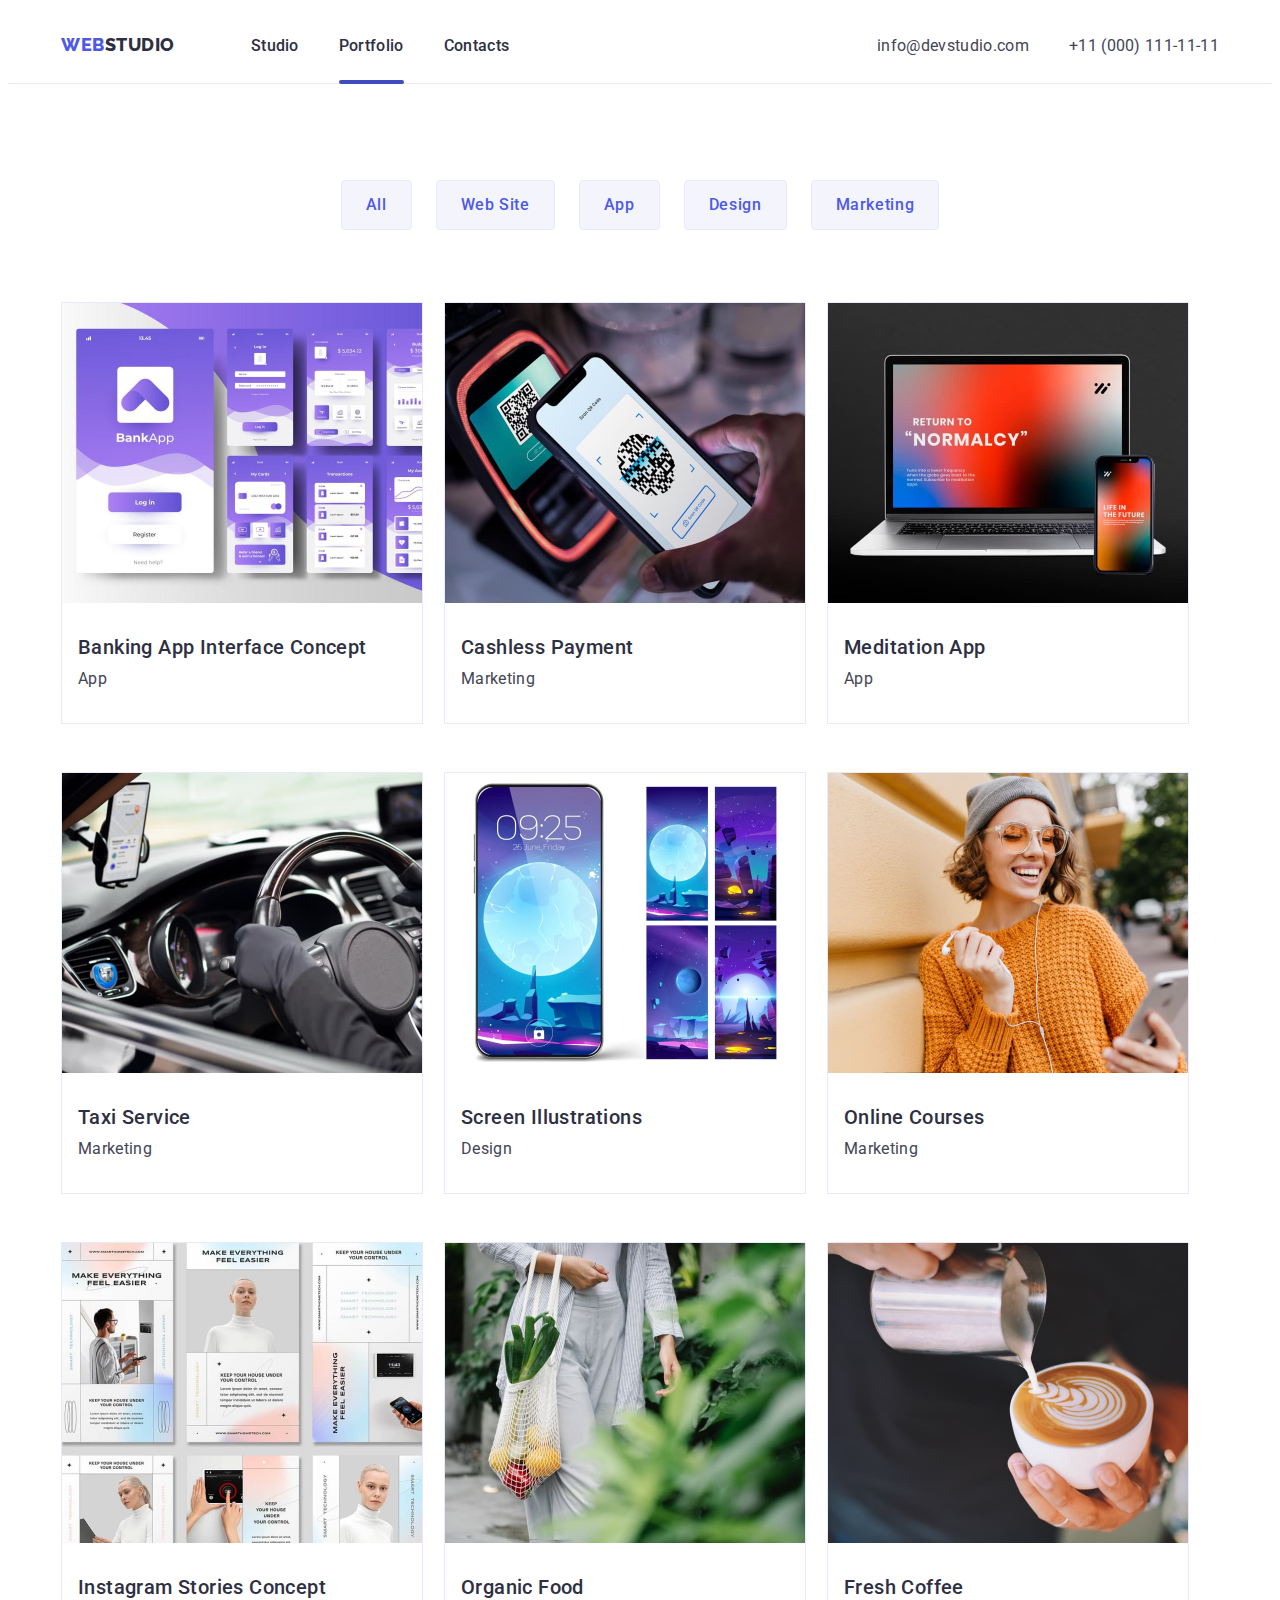
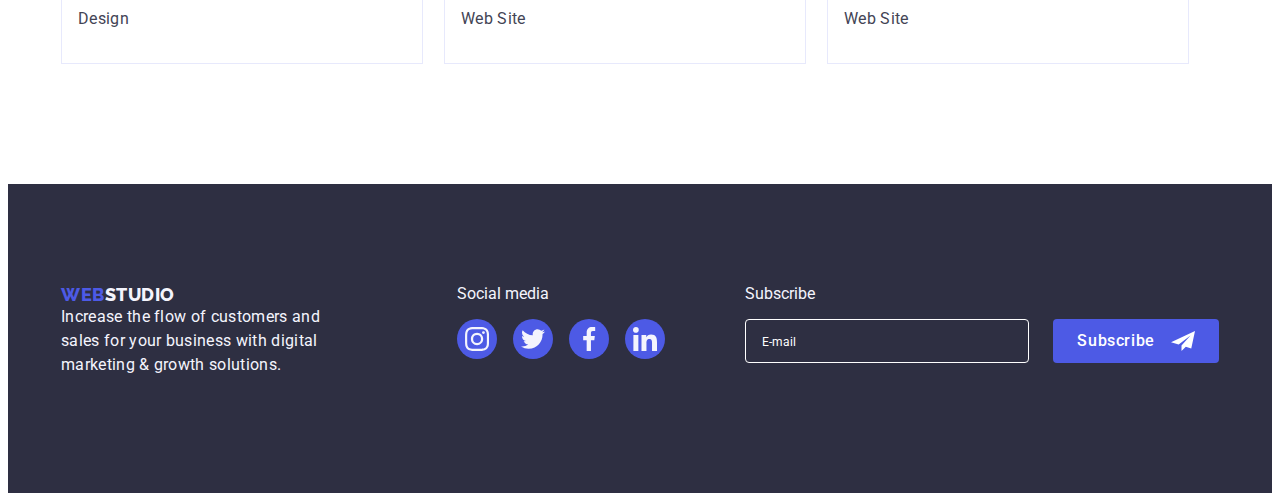
==== portfolio.html @ 4bd1184a "Initial commit" ====
<!DOCTYPE html>
<html lang="en">
<head>
    <meta charset="UTF-8">
    <meta http-equiv="X-UA-Compatible" content="IE=edge">
    <meta name="viewport" content="width=, initial-scale=1.0">
    <title>Portfolio</title>
    <link rel="preconnect" href="https://fonts.googleapis.com">
    <link rel="preconnect" href="https://fonts.gstatic.com" crossorigin>
    <link href="https://fonts.googleapis.com/css2?family=Raleway:wght@800&family=Roboto:wght@400;500;700;900&display=swap"
        rel="stylesheet">
    <link rel="stylesheet" href="https://cdnjs.cloudflare.com/ajax/libs/modern-normalize/1.1.0/modern-normalize.min.css" integrity="sha512-wpPYUAdjBVSE4KJnH1VR1HeZfpl1ub8YT/NKx4PuQ5NmX2tKuGu6U/JRp5y+Y8XG2tV+wKQpNHVUX03MfMFn9Q==" crossorigin="anonymous" referrerpolicy="no-referrer" />
    <link rel="stylesheet" href="./css/styles.css">
</head>
<body>
<!-- HEADER -->
    <header class="header-portfolio header">
        <div class="container header-container">
<!-- NAVIGATION -->
            <nav class="header-portfolio-menu header-menu">
                <a class="header-portfolio-logo logo link" href="./index.html">
                    Web<span class="black-part-logo">Studio</span>
                </a>           
                <ul class="header-portfolio-menu-list header-menu-list list">
                    <li class="header-portfolio-menu-item ">
                        <a class="header-portfolio-menu-link header-menu-link link" href="./index.html">Studio</a>
                    </li>
                    <li class="header-portfolio-menu-item">
                        <a class="header-portfolio-menu-link header-menu-link link active" href="./portfolio.html">Portfolio</a>
                    </li>
                    <li class="header-portfolio-menu-item">
                        <a class="header-portfolio-menu-link header-menu-link link" href="">Contacts</a>
                    </li>
                </ul>
            </nav>
    <!-- CONTACTS -->
            <address class="header-portfolio-contact header-contact">
                <ul class="header-portfolio-contact-list header-contact-list list">
                    <li class="header-portfolio-contact-item">
                        <a class="portfolio-info-link info-link link" href="mailto:info@devstudio.com">info@devstudio.com</a>
                    </li>
                    <li class="header-portfolio-contact-item">
                        <a class="portfolio-info-link info-link link" href="tel:+110001111111">+11 (000) 111-11-11</a>
                    </li>
                </ul>
            </address>
        </div>
    </header>
<!-- MAIN -->
    <main>
        <section class="filter">
            <div class="container">
                <h1 hidden>filter</h1>
                <ul class="filter-list list">
                    <li class="filter-item">
                        <button class="filter-btn" type="button">All</button>
                    </li>
                    <li class="filter-item">
                        <button class="filter-btn" type="button">Web Site</button>
                    </li>
                    <li class="filter-item">
                        <button class="filter-btn" type="button">App</button>
                    </li>
                    <li class="filter-item">
                        <button class="filter-btn" type="button">Design</button>
                    </li>
                    <li class="filter-item">
                        <button class="filter-btn" type="button">Marketing</button>
                    </li>
                </ul>    
                <ul class="portfolio-list list">
                    <li class="portfolio-item">
                        <a class="portfolio-img-link link" href="">
                            <div class="portfolio-cover-wrap">
                            <img class="portfolio-img img" src="./images/portfolio-bankingapp.jpg" alt="layout of the banking application" width="360" height="300">
                            <p class="portfolio-cover-text">14 Stylish and User-Friendly App Design Concepts · Task Manager App · Calorie Tracker App · Exotic Fruit Ecommerce App · Cloud Storage App</p>
                            </div>
                            <div class="text-cards">
                                <h2 class="portfolio-subtitle title-cards">Banking App Interface Concept</h2>
                                <p class="portfolio-text text">App</p>
                            </div>
                        </a>
                    </li>
                    <li class="portfolio-item">
                        <a class="portfolio-img-link link" href="">
                            <div class="portfolio-cover-wrap">
                            <img class="portfolio-img img" src="./images/portfolio-cashlesspayment.jpg" alt="phone scanning a QR code" width="360" height="300">
                            <p class="portfolio-cover-text">14 Stylish and User-Friendly App Design Concepts · Task Manager App · Calorie Tracker App · Exotic Fruit Ecommerce App · Cloud Storage App</p>
                           </div>
                            <div class="text-cards">
                                <h2 class="portfolio-subtitle title-cards">Cashless Payment</h2>
                                <p class="portfolio-text text">Marketing</p>
                            </div>
                        </a>
                    </li>
                    <li class="portfolio-item">
                        <a class="portfolio-img-link link" href="">
                            <div class="portfolio-cover-wrap">
                            <img class="portfolio-img img" src="./images/portfolio-meditationapp.jpg" alt="laptop with phone" width="360" height="300">
                            <p class="portfolio-cover-text">14 Stylish and User-Friendly App Design Concepts · Task Manager App · Calorie Tracker App · Exotic Fruit Ecommerce App · Cloud Storage App</p>
                            </div>
                            <div class="text-cards">
                                <h2 class="portfolio-subtitle title-cards">Meditation App</h2>
                                <p class="portfolio-text text">App</p>
                            </div>
                        </a>
                    </li>
                    <li class="portfolio-item">
                        <a class="portfolio-img-link link" href="">
                            <div class="portfolio-cover-wrap">
                            <img class="portfolio-img img" src="./images/portfolio-taxiservices.jpg" alt="car steering wheel" width="360" height="300">
                            <p class="portfolio-cover-text">14 Stylish and User-Friendly App Design Concepts · Task Manager App · Calorie Tracker App · Exotic Fruit Ecommerce App · Cloud Storage App</p>
                           </div>
                            <div class="text-cards">
                                <h2 class="portfolio-subtitle title-cards">Taxi Service</h2>
                                <p class="portfolio-text text">Marketing</p>
                            </div>
                        </a>
                    </li>
                    <li class="portfolio-item">
                        <a class="portfolio-img-link link" href="">
                            <div class="portfolio-cover-wrap">
                            <img class="portfolio-img img" src="./images/portfolio-screenillustrations.jpg" alt="phone screen" width="360" height="300">
                            <p class="portfolio-cover-text">14 Stylish and User-Friendly App Design Concepts · Task Manager App · Calorie Tracker App · Exotic Fruit Ecommerce App · Cloud Storage App</p>
                           </div>
                            <div class="text-cards">
                                <h2 class="portfolio-subtitle title-cards">Screen Illustrations</h2>
                                <p class="portfolio-text text">Design</p>
                            </div>
                        </a>
                    </li>
                    <li class="portfolio-item">
                        <a class="portfolio-img-link link" href="">
                            <div class="portfolio-cover-wrap">
                            <img class="portfolio-img img" src="./images/portfolio-onlinecourses.jpg" alt="girl with phone" width="360" height="300">
                            <p class="portfolio-cover-text">14 Stylish and User-Friendly App Design Concepts · Task Manager App · Calorie Tracker App · Exotic Fruit Ecommerce App · Cloud Storage App</p>
                           </div>
                            <div class="text-cards">
                                <h2 class="portfolio-subtitle title-cards">Online Courses</h2>
                                <p class="portfolio-text text">Marketing</p>
                            </div>
                        </a>
                    </li>
                    <li class="portfolio-item">
                        <a class="portfolio-img-link link" href="">
                            <div class="portfolio-cover-wrap">
                            <img class="portfolio-img img" src="./images/portfolio-instagramstoriesconcept.jpg" alt="advertising posters" width="360" height="300">
                            <p class="portfolio-cover-text">14 Stylish and User-Friendly App Design Concepts · Task Manager App · Calorie Tracker App · Exotic Fruit Ecommerce App · Cloud Storage App</p>
                           </div>
                            <div class="text-cards">
                                <h2 class="portfolio-subtitle title-cards">Instagram Stories Concept</h2>
                                <p class="portfolio-text text">Design</p>
                            </div>
                        </a>
                    </li>
                    <li class="portfolio-item">
                        <a class="portfolio-img-link link" href="">
                            <div class="portfolio-cover-wrap">
                            <img class="portfolio-img img" src="./images/portfolio-organicfood.jpg" alt="vegetables in bag" width="360" height="300">
                            <p class="portfolio-cover-text">14 Stylish and User-Friendly App Design Concepts · Task Manager App · Calorie Tracker App · Exotic Fruit Ecommerce App · Cloud Storage App</p>
                           </div>
                            <div class="text-cards">
                                <h2 class="portfolio-subtitle title-cards">Organic Food</h2>
                                <p class="portfolio-text text">Web Site</p>
                            </div>
                        </a>
                    </li>
                    <li class="portfolio-item">
                        <a class="portfolio-img-link link" href="">
                            <div class="portfolio-cover-wrap">
                            <img class="portfolio-img img" src="./images/portfolio-freshcoffee.jpg" alt="cup of coffee" width="360" height="300">
                            <p class="portfolio-cover-text">14 Stylish and User-Friendly App Design Concepts · Task Manager App · Calorie Tracker App · Exotic Fruit Ecommerce App · Cloud Storage App</p>
                        </div>
                            <div class="text-cards ">
                                <h2 class="portfolio-subtitle title-cards">Fresh Coffee</h2>
                                <p class="portfolio-text text">Web Site</p>
                            </div>
                        </a>
                    </li>
                </ul>
            </div>
        </section>
    </main>
<!-- FOOTER -->
    <footer class="footer">
        <div class="container footer-container">
            <div class="footer-logo-text">
            <a class="footer-logo logo link" href="./index.html">
                Web<span class="footer-span black-part-logo">Studio</span>
            </a>
            <p class="footer-text text">Increase the flow of customers and sales for your business with digital marketing & growth solutions.</p>
            </div>
            <div class="footer-soc">
                <p class="footer-text">Social media</p>
                <ul class="soc-list list">
                    <li class="soc-list-item">
                        <a class="soc-icon-link link" href="">
                            <svg class="soc-icon" width="24px" height="24px">
                                <use href="./images/icons.svg#icon-instagram"></use>
                            </svg>
                        </a>
                    </li>
                    <li class="soc-list-item">
                        <a class="soc-icon-link link" href="">
                            <svg class="soc-icon" width="24px" height="24px">
                                <use href="./images/icons.svg#icon-twitter"></use>
                            </svg>
                        </a>
                    </li>
                    <li class="soc-list-item">
                        <a class="soc-icon-link link" href="">
                            <svg class="soc-icon" width="24px" height="24px">
                                <use href="./images/icons.svg#icon-facebook"></use>
                            </svg>
                        </a>
                    </li>
                    <li class="soc-list-item">
                        <a class="soc-icon-link link" href="">
                            <svg class="soc-icon" width="24px" height="24px">
                                <use href="./images/icons.svg#icon-linkedin"></use>
                            </svg>
                        </a>
                    </li>
                </ul>
            </div>
            <div class="footer-form-wrap">
                <p class="footer-text">Subscribe</p>
                <form class="footer-form">
                    <input type="text" class="input-subscribe" name="user-email" placeholder="E-mail">
                    <button type="submit" class="subscribe-btn">Subscribe 
                        <svg class="subscribe-icon" width="24" height="24">
                            <use href="./images/icons.svg#icon-subscribe"></use>
                        </svg>
                    </button>
                </form>
            </div>
        </div>
    </footer>
</body>
</html>
---- css/styles.css ----
:root{
    --main-font: "Roboto", sans-serif;
    --secondary-font: 'Raleway', sans-serif;
    --main-text-color: #2E2F42;
    --secondary-text-color: #434455;
    --background-title-btn-color: #FFFFFF;
    --logo-btn-color: #4d5ae5;
    --hover-color: #404BBF;
    --team-filter-footer-background: #F4F4FD;
    --border-header-color: #E7E9FC;
    --hero-bg-gradient: linear-gradient(rgba(46, 47, 66, 0.7), rgba(46, 47, 66, 0.7));
    --customers-icon-color: #8E8F99;
    --footer-icon-hover-color: #31D0AA;
    --transition-durartion-timing: 250ms cubic-bezier(0.4, 0, 0.2, 1);
    --modal-bg-color: #FCFCFC;
    --modal-border-color: rgba(46, 47, 66, 0.4);
}   

li {
    list-style: none;
}

a {
    text-decoration: none;
}

p, 
h1, 
h2, 
h3, 
h4, 
h5, 
h6{
    margin: 0;
}

ul{
    margin: 0;
    padding-left: 0;
}

button{
    cursor: pointer;
}

address{
    font-style: normal;
}

img{
    display: block;
}

.no-scroll{
    overflow: hidden;
}
.container{
    width: 1158px;
    padding-right: 15px;
    padding-left: 15px;
    margin: 0 auto;
}

.section{
    padding-top: 120px;
    padding-bottom: 120px;
}
/* ======= COMPONENTS ======= */
.secondary-title {
    font-weight: 700;
    font-size: 36px;
    line-height: 1.11;
    letter-spacing: 0.02em;
    text-transform: capitalize;
    text-align: center;
    color: var(--main-text-color);
    margin-bottom: 72px;
}

.title-cards {
    font-weight: 500;
    font-size: 20px;
    line-height: 1.2;
    letter-spacing: 0.02em;
    color: var(--main-text-color);
    margin-bottom: 8px;
}

.text{
    letter-spacing: 0.02em;
    line-height: 1.5;
    color: var(--secondary-text-color);
}
/* ======= /COMPONENTS ======= */
body {
    background-color: var(--background-title-btn-color);
    font-family: var(--main-font);
    font-size: 16px;
    color: var(--secondary-text-color);
}
/* =======HEADER======= */
.header{
    border-bottom: 1px solid var(--border-header-color);
    padding-top: 25.5px;
    padding-bottom: 25.5px;
}
/* ======= LOGO ======= */
.logo {
    font-family: var(--secondary-font);
    font-weight: 800;
    font-size: 18px;
    line-height: 1.17;
    letter-spacing: 0.03em;
    text-transform: uppercase;
    color: var(--logo-btn-color);
    margin-right: 76px;
}

.black-part-logo {
    color: var(--main-text-color);
}

/* ======= /LOGO ======= */
/* ======= NAV ======= */
.header-container{
    display: flex;
    align-items: center;
    
}

.header-menu{
    display: flex;
    margin-right: auto;
}

.header-menu-link {
    font-weight: 500;
    color: var(--main-text-color);
    letter-spacing: 0.02em;
    line-height: 1.5;
    transition: color var(--transition-durartion-timing);
}

.header-menu-list{
    display: flex;
    gap: 40px;
}

.header-menu-link:hover,
.header-menu-link:focus {
    color: var(--hover-color);
    
}

.header-contact {
    color: var(--secondary-text-color);
    letter-spacing: 0.02em;
    line-height: 1.5;
}

.header-contact-list{
    display: flex;
    gap: 40px;
}

.info-link {
    color: var(--secondary-text-color);
    transition: color var(--transition-durartion-timing);
}

.info-link:hover,
.info-link:focus {
    color: var(--hover-color);
}
.active{
    position: relative;
}
.active::after{
    content: '';
    width: 100%;
    height: 4px;
    background-color: var(--hover-color);
    border-radius: 2px; 
    position: absolute;
    left: 0;
    bottom: -29px;
}
/* ======= CONTACTS ======= */

/* ======= HERO ======= */
.hero {
    background-color:var(--main-text-color);
    background-image: var(--hero-bg-gradient), url(../images/hero-bg.jpg);
    background-repeat: no-repeat;
    background-position:  center;
    background-size: cover;
    padding-top: 188px;
    padding-bottom: 188px;
}

.hero-title{
    max-width: 496px;
    margin: 0 auto 48px;
}
.primary-title {
    text-align: center;
    font-size: 56px;
    line-height: 1.07;
    letter-spacing: 0.02em;
    color: var(--background-title-btn-color);
}

.hero-order-btn, .modal-btn {
    display: block;
    min-width: 169px;
    height: 56px;
    background-color: var(--logo-btn-color);
    font-family: var(--main-font);
    font-weight: 500;
    font-size: 16px;
    line-height: 1.5;
    letter-spacing: 0.04em;
    color: var(--background-title-btn-color);
    border-radius: 4px;
    box-shadow: 0px 4px 4px rgba(0, 0, 0, 0.15);
    border: none;
    padding: 0;
    margin: 0 auto;
    transition: background-color var(--transition-durartion-timing);
}

.hero-order-btn:hover,
.modal-btn:hover,
.subscribe-btn:hover,
.hero-order-btn:focus,
.modal-btn:focus,
.subscribe-btn:focus {
    background-color: var(--hover-color);  
}
/* =======PRODUCTIVITY====== */
.productivity-list{
    display: flex;
    gap: 24px;
}

.productivity-item{
    width: 264px;
}

.productivity-icon-link{
    display: flex;
    width: 264px;
    height: 112px;
    background-color: #F4F4FD;
    border-radius: 4px;
    margin-bottom: 8px;
    align-items: center;
    justify-content: center;
}



/* =======ACTIVITY====== */
.activity{
    padding-bottom: 120px;
}

.activity-list{
    display: flex;
    gap: 24px;
}

.activity-item{
    border: 1px solid #E7E9FC;
}
/* ======= TEAM ======= */
.team {
    background-color:var(--team-filter-footer-background);
}

.team-list{
    display: flex;
    gap: 24px;
}

.team-item {
    background-color: var(--background-title-btn-color);
    box-shadow: 0px 1px 6px rgba(46, 47, 66, 0.08), 0px 1px 1px rgba(46, 47, 66, 0.16), 0px 2px 1px rgba(46, 47, 66, 0.08);
    border-radius: 0px 0px 4px 4px;
}

.team-subtitle{
    text-align: center;
}

.team-text{
    text-align: center;
    margin-bottom: 8px;
}

.text-cards{
    padding-bottom: 32px;
    padding-top: 32px;
}

.soc-list{
    display: flex;
    padding-right: 16px;
    padding-left: 16px;
    gap: 24px;
}
.soc-icon-link{
    display: flex;
    width: 40px;
    height: 40px;
    border-radius: 50%;
    background-color: var(--logo-btn-color);
    align-items: center;
    justify-content: center;
    transition: background-color var(--transition-durartion-timing);
}

.team .soc-icon-link:hover,
.team .soc-icon-link:focus{
    background-color: var(--hover-color);
}
/* =======CUSTOMERS====== */
.customers-list{
    display: flex;
    gap: 24px;
}
.customers-icon-link{
    width: 168px;
    height: 88px;
    border: 1px solid #8E8F99;
    border-radius: 4px;
    border-color: var(--customers-icon-color);
    display: flex;
    align-items: center;
    justify-content: center;
    transition: border-color var(--transition-durartion-timing);
}
.customers-icon{
    fill: var(--customers-icon-color);
    transition: fill var(--transition-durartion-timing)
}

.customers-icon-link:hover, 
.customers-icon-link:focus{
    border-color: var(--hover-color);
}

.customers-icon-link:hover .customers-icon, 
.customers-icon-link:focus .customers-icon{
    fill: var(--hover-color);
}

/* ======= FOOTER ======= */
.footer {
    background-color: var(--main-text-color);
    padding-top: 100px;
    padding-bottom: 100px;
}

.footer-container{
    display: flex;
}
.footer-span {
    color: var(--team-filter-footer-background);
}

.footer-text {
    color: var(--team-filter-footer-background);
    margin-bottom: 16px;
}

.footer-logo-text{
    margin-right: 120px;
}
.footer-soc > .soc-list{
    padding: 0;
    gap: 16px;
}
.footer .soc-icon-link:hover,
.footer .soc-icon-link:focus{
    background-color: var(--footer-icon-hover-color);
}
.footer-soc{
    margin-right: 80px;
}
.footer-form{
    display: flex;
}
.input-subscribe{
    width: 264px;
    height: 40px;
    border: 1px solid #FFFFFF;
    box-shadow: (0px 4px 4px rgba(0, 0, 0, 0.15));
    border-radius: 4px;
    background-color: transparent;
    outline: transparent;
    transition: border-color var(--transition-durartion-timing);
    padding-left: 16px;
    margin-right: 24px;
    color: #FFFFFF;
}
.input-subscribe:focus{
    border-color: var(--hover-color);
}
.input-subscribe::placeholder{
    font-family: var(--main-font);
    font-size: 12px;
    line-height: 2;
    color: #FFFFFF;
}
.subscribe-btn{
    padding: 8px 24px;
    display: flex;
    align-items: center;
    justify-content: center;
    gap: 16px;
    font-family: var(--main-font);
    font-weight: 500;
    font-size: 16px;
    line-height: 1.5;
    letter-spacing: 0.04em;
    color: var(--background-title-btn-color);
    background-color: var(--logo-btn-color);
    border-radius: 4px;
    border: none;
    transition: background-color var(--transition-durartion-timing);
}

/* ======= /FOOTER ======= */
/* ========MODAL========== */
.backdrop{
    position: fixed;
    width: 100%;
    height: 100%;
    top: 0;
    background-color: rgba(46, 47, 66, 0.4);
    transition: opacity var(--transition-durartion-timing), visibility var(--transition-durartion-timing);
}
.modal{
    width: 408px;
    min-height: 576px;
    background: var(--modal-bg-color);
    box-shadow: 0px 1px 1px rgba(0, 0, 0, 0.14), 0px 1px 3px rgba(0, 0, 0, 0.12), 0px 2px 1px rgba(0, 0, 0, 0.2);
    border-radius: 4px;
    position: absolute;
    top: 50%;
    left: 50%;
    transform: translate(-50%, -50%) rotate(0);
    transition: transform var(--transition-durartion-timing);
    padding: 24px;
}
.backdrop.is-hidden .modal{
    transform: translate(-50%, -50%) rotate(-360deg);
}
.close-btn{
    width: 24px;
    height: 24px;
    background-color: #E7E9FC;
    border: 1px solid rgba(0, 0, 0, 0.1);
    border-radius: 50%;
    display: flex;
    align-items: center;
    justify-content: center;
    margin-left: auto;
    transition: background-color var(--transition-durartion-timing), border-color var(--transition-durartion-timing);
}
.close-icon{
    fill: var(--main-text-color);
    transition: fill var(--transition-durartion-timing);
}
.close-btn:hover, 
.close-btn:focus{
    background-color: var(--hover-color);
    border-color: var(--hover-color);
}

.close-btn:hover .close-icon, 
.close-btn:focus .close-icon{
    fill: #FFFFFF;
}
.is-hidden{
    opacity: 0;
    visibility: hidden;
    pointer-events: none;
}
.modal-title{
font-family: var(--main-font);
font-weight: 500;
font-size: 16px;
line-height: 1.5;
text-align: center;
letter-spacing: 0.02em;
color: var(--main-text-color);
margin-top: 24px;
margin-bottom: 16px;
}
/* ========FORM====== */
.modal-form-label{
    font-family: var(--main-font);
    font-size: 12px;
    line-height: 1.17;
    letter-spacing: 0.04em;
    color: var(--customers-icon-color);
}
.label-text{
    display: block;
    margin-bottom: 4px;
    margin-top: 8px;
}
.modal-form-input{
    width: 100%;
    height: 40px;
    border: 1px solid var(--modal-border-color);
    border-radius: 4px;
    padding-left: 35px;
    outline: transparent;
    transition: border-color var(--transition-durartion-timing);
}
.modal-form-input:focus{
    border-color: var(--logo-btn-color);
}
.modal-form-input:focus + .modal-form-icon{
    fill: var(--logo-btn-color);
}
.modal-form-textarea::placeholder{
    font-family: var(--main-font);
    font-size: 12px;
    line-height: 1.17;
    letter-spacing: 0.04em;
    color: rgba(46, 47, 66, 0.4);
}
.modal-form-textarea{
    width: 100%;
    height: 120px;
    border: 1px solid var(--modal-border-color);
    border-radius: 4px;
    padding: 8px 16px;
    outline: transparent;
    resize: none;
    transition: border-color var(--transition-durartion-timing);
}
.modal-form-textarea:focus{
    border-color: var(--logo-btn-color);
}
.input-wrap{
    position: relative;
}
.input-wrap .check-text{
    display: flex;
    align-items: center;
    justify-content: center;
}
.modal-form-icon{
    position: absolute;
    left: 16px;
    top: 50%;
    transform: translateY(-50%);
    fill: var(--main-text-color);
    transition: fill var(--transition-durartion-timing);
}

.modal-form-label > a{
    text-decoration: underline;
    color: var(--logo-btn-color);
}
.check-text span{
    width: 16px;
    height: 16px;
    border: 1px solid rgba(46, 47, 66, 0.4);
    border-radius: 2px;
    display: flex;
    margin-right: 8px;
    align-items: center;
    justify-content: center;
    fill: transparent;
}
.input-checkbox:checked + .check-text span{
    background-color: var(--hover-color);
    border: none;
    fill: #F4F4FD;
}
.modal-btn{
    margin-top: 24px;
}
/* ========PORTFOLIO====== */
.filter{
    padding-top: 96px;
    padding-bottom: 120px;
}
.filter-btn {
    background-color: var(--team-filter-footer-background);
    font-family: var(--main-font);
    font-weight: 500;
    font-size: 16px;
    line-height: 1.5;
    letter-spacing: 0.04em;
    color: var(--logo-btn-color);
    border: 1px solid #E7E9FC;
    border-radius: 4px;
    padding: 12px 24px;
    transition: background-color var(--transition-durartion-timing), color var(--transition-durartion-timing), box-shadow var(--transition-durartion-timing), border-color var(--transition-durartion-timing);
}
.filter-list{
    margin-bottom: 72px;
    display: flex;
    justify-content: center;
    gap: 24px;
}
.filter-btn:hover,
.filter-btn:focus {
    background-color: var(--hover-color);
    color: var(--background-title-btn-color);
    box-shadow: 0px 3px 1px rgba(0, 0, 0, 0.1), 0px 2px 1px rgba(0, 0, 0, 0.08), 0px 2px 2px rgba(0, 0, 0, 0.12);
    border-color: var(--hover-color);
}

.portfolio-text {
    color: var(--secondary-text-color);
    letter-spacing: 0.02em;
    line-height: 1.5;
}
.portfolio-list{
    display: flex;
    flex-wrap: wrap;
}

.portfolio-item{
    border: 1px solid #E7E9FC;
    margin-right: 21px;
    margin-bottom: 48px;
    transition: box-shadow var(--transition-durartion-timing);
    
}

.portfolio-item:nth-child(3n + 3){
    margin-right: 0;
}

.portfolio-item:nth-last-child(-n + 3) {
    margin-bottom: 0;
}

.portfolio-img-link > .text-cards{
    padding-left: 16px;
}
.portfolio-item:hover,
.portfolio-item:focus{
    box-shadow: 0px 1px 6px rgba(46, 47, 66, 0.08), 0px 1px 1px rgba(46, 47, 66, 0.16), 0px 2px 1px rgba(46, 47, 66, 0.08);
}

.portfolio-item:hover .portfolio-cover-text,
.portfolio-item:focus .portfolio-cover-text{
    transform: translate(0);
}
.portfolio-cover-wrap{
    position: relative;
    overflow: hidden;
}
.portfolio-cover-text{
    position: absolute;
    top: 0;
    font-family: var(--main-font);
    font-size: 16px;
    line-height: 1.5;
    letter-spacing: 0.02em;
    color: var(--team-filter-footer-background);
    background-color: var(--logo-btn-color);
    padding: 40px;
    height: 100%;
    transform: translateY(100%);
    transition: transform var(--transition-durartion-timing);
    overflow: auto;
}
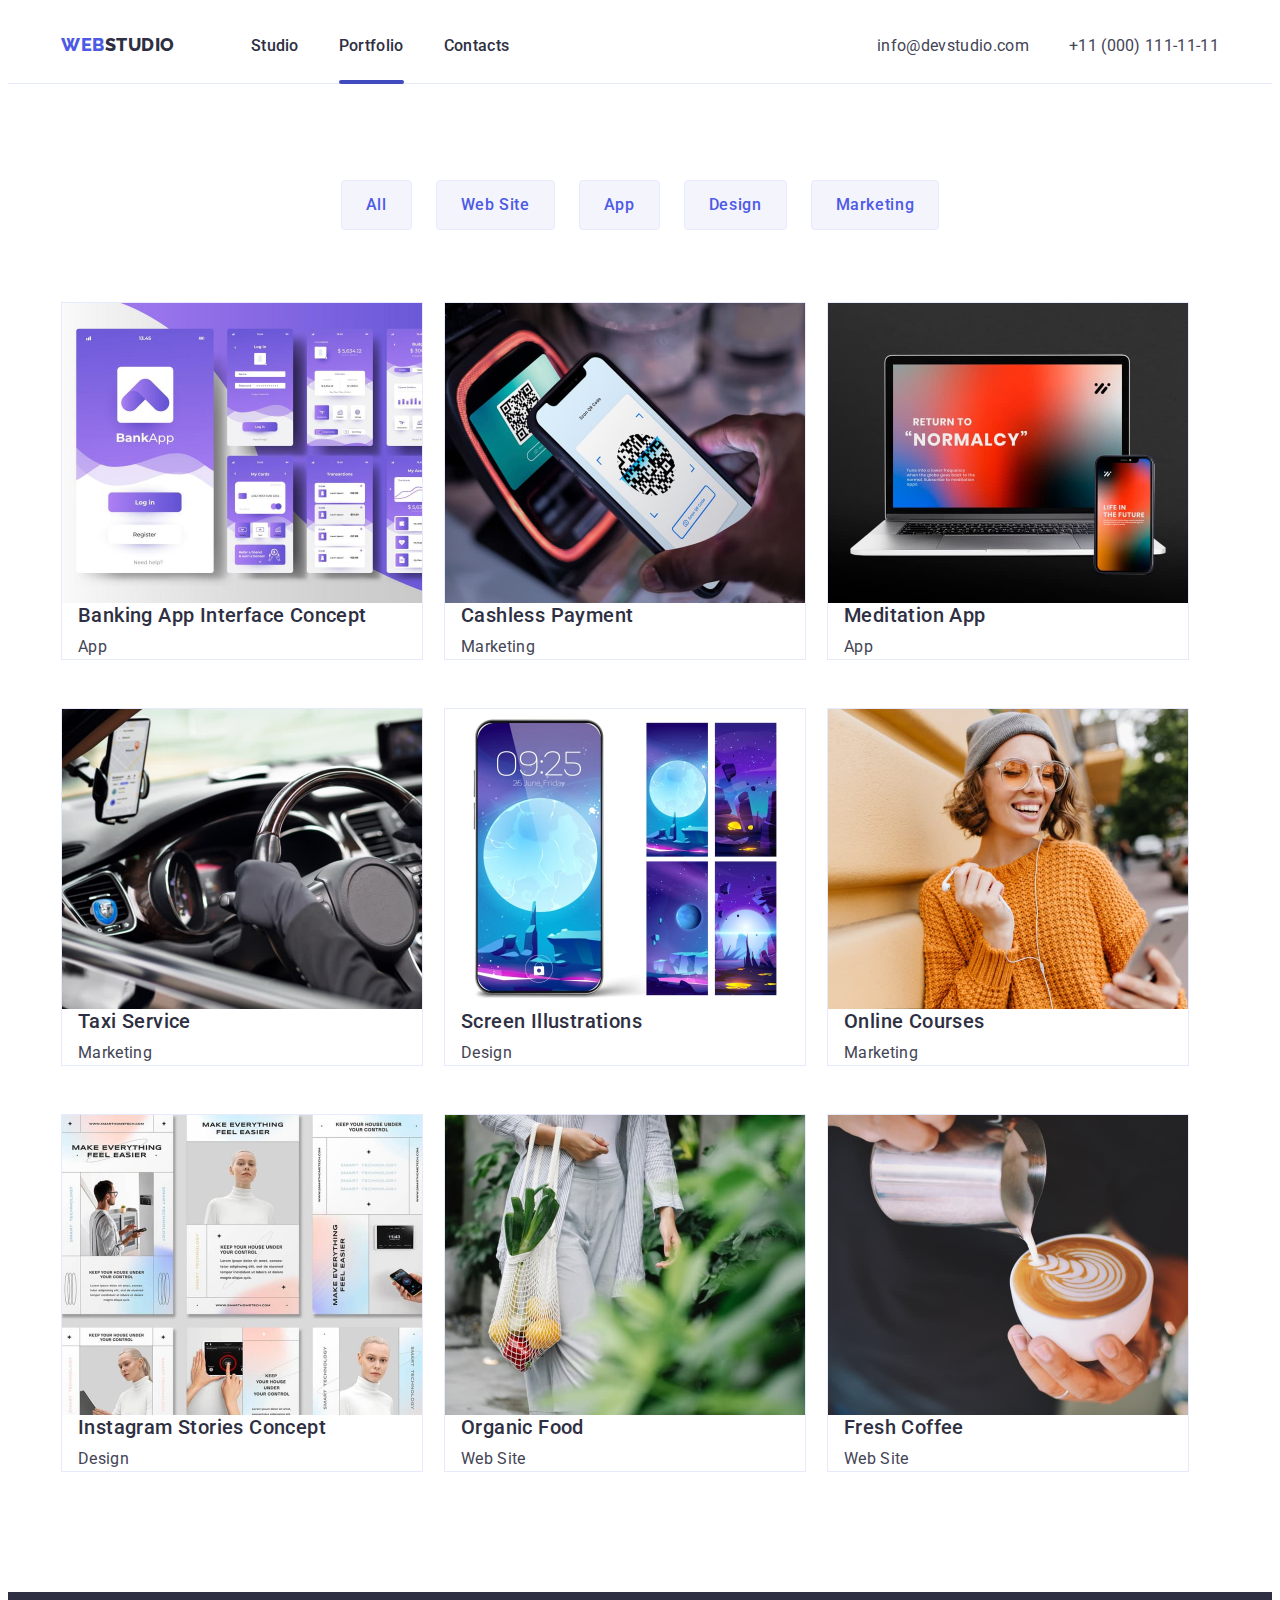
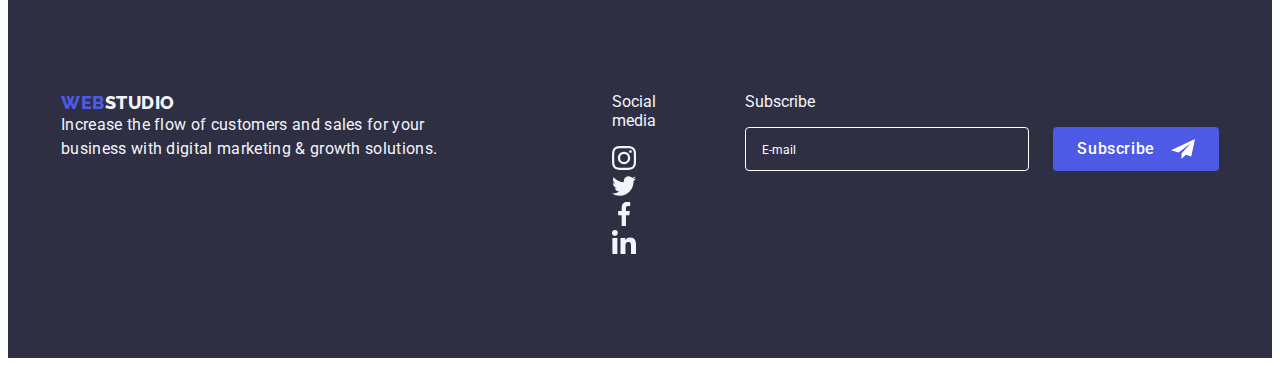
==== commit 44c32a38: "hw7" ====
--- a/portfolio.html
+++ b/portfolio.html
@@ -44,6 +44,7 @@
                     </li>
                 </ul>
             </address>
+    
         </div>
     </header>
 <!-- MAIN -->
@@ -236,5 +237,6 @@
             </div>
         </div>
     </footer>
+    <script src="./js/mob-menu.js"></script>
 </body>
 </html>--- a/css/styles.css
+++ b/css/styles.css
@@ -67,7 +67,7 @@
     padding-bottom: 120px;
 }
 /* ======= COMPONENTS ======= */
-.secondary-title {
+ .secondary-title {
     font-weight: 700;
     font-size: 36px;
     line-height: 1.11;
@@ -93,20 +93,20 @@
     color: var(--secondary-text-color);
 }
 /* ======= /COMPONENTS ======= */
-body {
+ body {
     background-color: var(--background-title-btn-color);
     font-family: var(--main-font);
     font-size: 16px;
     color: var(--secondary-text-color);
-}
+} 
 /* =======HEADER======= */
-.header{
+ .header{
     border-bottom: 1px solid var(--border-header-color);
     padding-top: 25.5px;
     padding-bottom: 25.5px;
-}
+} 
 /* ======= LOGO ======= */
-.logo {
+ .logo {
     font-family: var(--secondary-font);
     font-weight: 800;
     font-size: 18px;
@@ -115,18 +115,17 @@
     text-transform: uppercase;
     color: var(--logo-btn-color);
     margin-right: 76px;
-}
-
-.black-part-logo {
+} 
+
+ .black-part-logo {
     color: var(--main-text-color);
-}
+} 
 
 /* ======= /LOGO ======= */
 /* ======= NAV ======= */
-.header-container{
-    display: flex;
-    align-items: center;
-    
+ .header-container{
+    display: flex;
+    align-items: center;  
 }
 
 .header-menu{
@@ -185,179 +184,10 @@
     position: absolute;
     left: 0;
     bottom: -29px;
-}
-/* ======= CONTACTS ======= */
-
-/* ======= HERO ======= */
-.hero {
-    background-color:var(--main-text-color);
-    background-image: var(--hero-bg-gradient), url(../images/hero-bg.jpg);
-    background-repeat: no-repeat;
-    background-position:  center;
-    background-size: cover;
-    padding-top: 188px;
-    padding-bottom: 188px;
-}
-
-.hero-title{
-    max-width: 496px;
-    margin: 0 auto 48px;
-}
-.primary-title {
-    text-align: center;
-    font-size: 56px;
-    line-height: 1.07;
-    letter-spacing: 0.02em;
-    color: var(--background-title-btn-color);
-}
-
-.hero-order-btn, .modal-btn {
-    display: block;
-    min-width: 169px;
-    height: 56px;
-    background-color: var(--logo-btn-color);
-    font-family: var(--main-font);
-    font-weight: 500;
-    font-size: 16px;
-    line-height: 1.5;
-    letter-spacing: 0.04em;
-    color: var(--background-title-btn-color);
-    border-radius: 4px;
-    box-shadow: 0px 4px 4px rgba(0, 0, 0, 0.15);
-    border: none;
-    padding: 0;
-    margin: 0 auto;
-    transition: background-color var(--transition-durartion-timing);
-}
-
-.hero-order-btn:hover,
-.modal-btn:hover,
-.subscribe-btn:hover,
-.hero-order-btn:focus,
-.modal-btn:focus,
-.subscribe-btn:focus {
-    background-color: var(--hover-color);  
-}
-/* =======PRODUCTIVITY====== */
-.productivity-list{
-    display: flex;
-    gap: 24px;
-}
-
-.productivity-item{
-    width: 264px;
-}
-
-.productivity-icon-link{
-    display: flex;
-    width: 264px;
-    height: 112px;
-    background-color: #F4F4FD;
-    border-radius: 4px;
-    margin-bottom: 8px;
-    align-items: center;
-    justify-content: center;
-}
-
-
-
-/* =======ACTIVITY====== */
-.activity{
-    padding-bottom: 120px;
-}
-
-.activity-list{
-    display: flex;
-    gap: 24px;
-}
-
-.activity-item{
-    border: 1px solid #E7E9FC;
-}
-/* ======= TEAM ======= */
-.team {
-    background-color:var(--team-filter-footer-background);
-}
-
-.team-list{
-    display: flex;
-    gap: 24px;
-}
-
-.team-item {
-    background-color: var(--background-title-btn-color);
-    box-shadow: 0px 1px 6px rgba(46, 47, 66, 0.08), 0px 1px 1px rgba(46, 47, 66, 0.16), 0px 2px 1px rgba(46, 47, 66, 0.08);
-    border-radius: 0px 0px 4px 4px;
-}
-
-.team-subtitle{
-    text-align: center;
-}
-
-.team-text{
-    text-align: center;
-    margin-bottom: 8px;
-}
-
-.text-cards{
-    padding-bottom: 32px;
-    padding-top: 32px;
-}
-
-.soc-list{
-    display: flex;
-    padding-right: 16px;
-    padding-left: 16px;
-    gap: 24px;
-}
-.soc-icon-link{
-    display: flex;
-    width: 40px;
-    height: 40px;
-    border-radius: 50%;
-    background-color: var(--logo-btn-color);
-    align-items: center;
-    justify-content: center;
-    transition: background-color var(--transition-durartion-timing);
-}
-
-.team .soc-icon-link:hover,
-.team .soc-icon-link:focus{
-    background-color: var(--hover-color);
-}
-/* =======CUSTOMERS====== */
-.customers-list{
-    display: flex;
-    gap: 24px;
-}
-.customers-icon-link{
-    width: 168px;
-    height: 88px;
-    border: 1px solid #8E8F99;
-    border-radius: 4px;
-    border-color: var(--customers-icon-color);
-    display: flex;
-    align-items: center;
-    justify-content: center;
-    transition: border-color var(--transition-durartion-timing);
-}
-.customers-icon{
-    fill: var(--customers-icon-color);
-    transition: fill var(--transition-durartion-timing)
-}
-
-.customers-icon-link:hover, 
-.customers-icon-link:focus{
-    border-color: var(--hover-color);
-}
-
-.customers-icon-link:hover .customers-icon, 
-.customers-icon-link:focus .customers-icon{
-    fill: var(--hover-color);
-}
+} 
 
 /* ======= FOOTER ======= */
-.footer {
+ .footer {
     background-color: var(--main-text-color);
     padding-top: 100px;
     padding-bottom: 100px;
@@ -430,164 +260,10 @@
     border-radius: 4px;
     border: none;
     transition: background-color var(--transition-durartion-timing);
-}
+} 
 
 /* ======= /FOOTER ======= */
-/* ========MODAL========== */
-.backdrop{
-    position: fixed;
-    width: 100%;
-    height: 100%;
-    top: 0;
-    background-color: rgba(46, 47, 66, 0.4);
-    transition: opacity var(--transition-durartion-timing), visibility var(--transition-durartion-timing);
-}
-.modal{
-    width: 408px;
-    min-height: 576px;
-    background: var(--modal-bg-color);
-    box-shadow: 0px 1px 1px rgba(0, 0, 0, 0.14), 0px 1px 3px rgba(0, 0, 0, 0.12), 0px 2px 1px rgba(0, 0, 0, 0.2);
-    border-radius: 4px;
-    position: absolute;
-    top: 50%;
-    left: 50%;
-    transform: translate(-50%, -50%) rotate(0);
-    transition: transform var(--transition-durartion-timing);
-    padding: 24px;
-}
-.backdrop.is-hidden .modal{
-    transform: translate(-50%, -50%) rotate(-360deg);
-}
-.close-btn{
-    width: 24px;
-    height: 24px;
-    background-color: #E7E9FC;
-    border: 1px solid rgba(0, 0, 0, 0.1);
-    border-radius: 50%;
-    display: flex;
-    align-items: center;
-    justify-content: center;
-    margin-left: auto;
-    transition: background-color var(--transition-durartion-timing), border-color var(--transition-durartion-timing);
-}
-.close-icon{
-    fill: var(--main-text-color);
-    transition: fill var(--transition-durartion-timing);
-}
-.close-btn:hover, 
-.close-btn:focus{
-    background-color: var(--hover-color);
-    border-color: var(--hover-color);
-}
-
-.close-btn:hover .close-icon, 
-.close-btn:focus .close-icon{
-    fill: #FFFFFF;
-}
-.is-hidden{
-    opacity: 0;
-    visibility: hidden;
-    pointer-events: none;
-}
-.modal-title{
-font-family: var(--main-font);
-font-weight: 500;
-font-size: 16px;
-line-height: 1.5;
-text-align: center;
-letter-spacing: 0.02em;
-color: var(--main-text-color);
-margin-top: 24px;
-margin-bottom: 16px;
-}
-/* ========FORM====== */
-.modal-form-label{
-    font-family: var(--main-font);
-    font-size: 12px;
-    line-height: 1.17;
-    letter-spacing: 0.04em;
-    color: var(--customers-icon-color);
-}
-.label-text{
-    display: block;
-    margin-bottom: 4px;
-    margin-top: 8px;
-}
-.modal-form-input{
-    width: 100%;
-    height: 40px;
-    border: 1px solid var(--modal-border-color);
-    border-radius: 4px;
-    padding-left: 35px;
-    outline: transparent;
-    transition: border-color var(--transition-durartion-timing);
-}
-.modal-form-input:focus{
-    border-color: var(--logo-btn-color);
-}
-.modal-form-input:focus + .modal-form-icon{
-    fill: var(--logo-btn-color);
-}
-.modal-form-textarea::placeholder{
-    font-family: var(--main-font);
-    font-size: 12px;
-    line-height: 1.17;
-    letter-spacing: 0.04em;
-    color: rgba(46, 47, 66, 0.4);
-}
-.modal-form-textarea{
-    width: 100%;
-    height: 120px;
-    border: 1px solid var(--modal-border-color);
-    border-radius: 4px;
-    padding: 8px 16px;
-    outline: transparent;
-    resize: none;
-    transition: border-color var(--transition-durartion-timing);
-}
-.modal-form-textarea:focus{
-    border-color: var(--logo-btn-color);
-}
-.input-wrap{
-    position: relative;
-}
-.input-wrap .check-text{
-    display: flex;
-    align-items: center;
-    justify-content: center;
-}
-.modal-form-icon{
-    position: absolute;
-    left: 16px;
-    top: 50%;
-    transform: translateY(-50%);
-    fill: var(--main-text-color);
-    transition: fill var(--transition-durartion-timing);
-}
-
-.modal-form-label > a{
-    text-decoration: underline;
-    color: var(--logo-btn-color);
-}
-.check-text span{
-    width: 16px;
-    height: 16px;
-    border: 1px solid rgba(46, 47, 66, 0.4);
-    border-radius: 2px;
-    display: flex;
-    margin-right: 8px;
-    align-items: center;
-    justify-content: center;
-    fill: transparent;
-}
-.input-checkbox:checked + .check-text span{
-    background-color: var(--hover-color);
-    border: none;
-    fill: #F4F4FD;
-}
-.modal-btn{
-    margin-top: 24px;
-}
+
 /* ========PORTFOLIO====== */
 .filter{
     padding-top: 96px;
@@ -676,4 +352,4 @@
     transform: translateY(100%);
     transition: transform var(--transition-durartion-timing);
     overflow: auto;
-}+} 